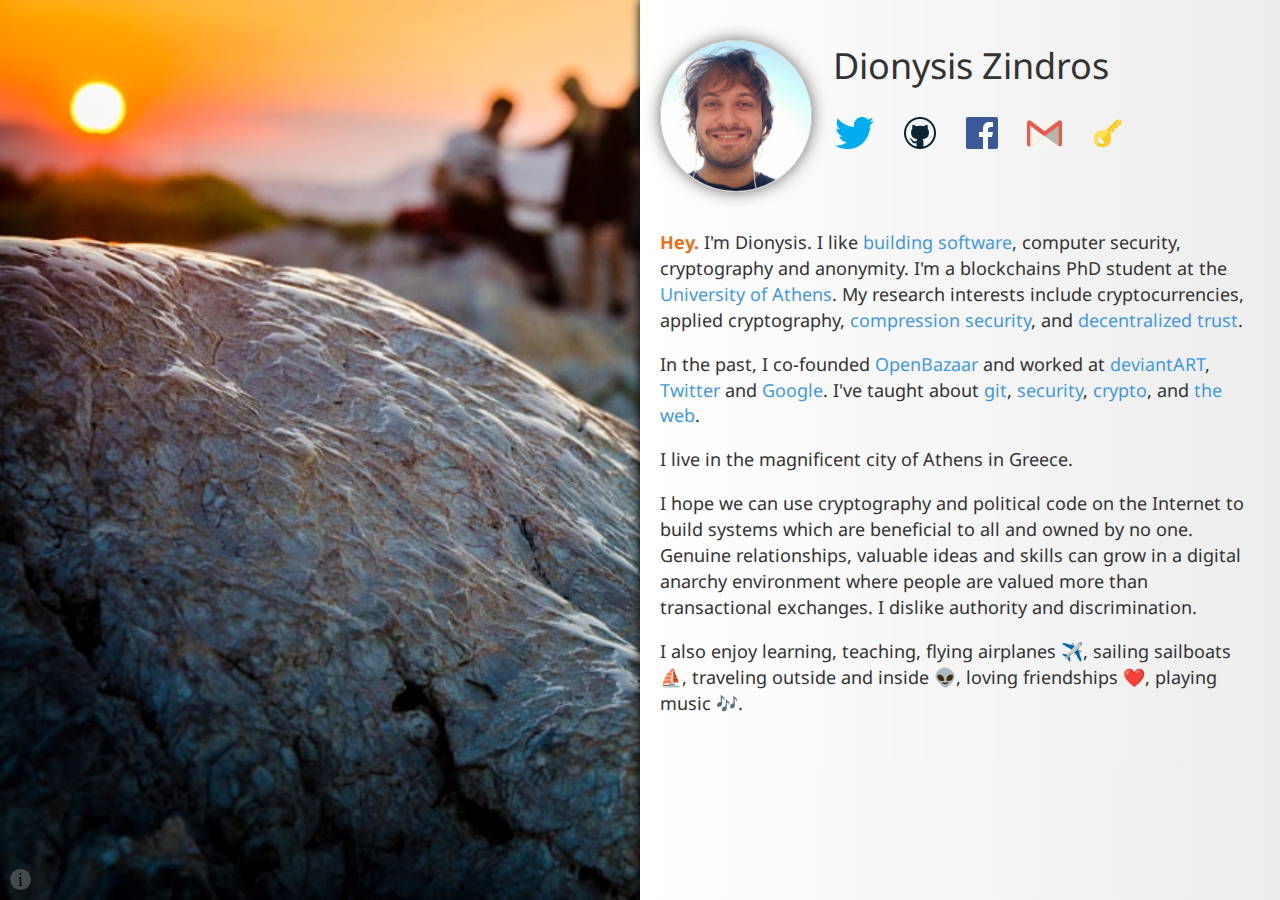
==== index.html @ 86155ce4 "New version" ====
<!DOCTYPE html>
<html>
    <head>
        <title>dionyziz</title>
        <link rel='stylesheet' href='style.css' />
        <link rel='stylesheet' href='mobile.css' />
        <link href='https://fonts.googleapis.com/css?family=Droid+Sans'
              rel='stylesheet' />
        <link rel='icon' type='image/png' href='images/monkey.png' />
        <meta name='viewport' content='width=device-width, initial-scale=1.0' />
    </head>
    <body>
        <!-- <img class='background' src='images/athens.jpg' alt='Athens city:
        People walking in a colorful Monastiraki square with the Acropolis in
        the background during sunset' /> -->
        <img class='background' src='images/areios.jpg' alt='The Areios Pagos
        stony hill in Athens with blurred people sitting and standing on it
        in the background. The sun is setting.' />

        <div class='credits-info'>
            <span>i</span>

            <div id='credits'>
                This site was made with ❤️
                in New York City.<br/>

                Icons by <a href='https://www.iconfinder.com/webalys'>webalys</a>,
                <a href='https://www.iconfinder.com/zlaten'>Zlatko Najdenovski</a>,
                <a href='https://www.iconfinder.com/iconbaandar'>IconBaandar
                    Team</a>.<br/>

                Photos by <a href='https://500px.com/mb21'>D B</a>.
            </div>
        </div>

        <section><div>
            <div class='card'>
                <img src='images/dionyziz.jpg' alt='Face of Dionysis smiling
                brightly, slightly unshaved and with messy hair with the sun in his
                back, a black t-shirt, and wearing white headphones' class='avatar' />

                <h1>Dionysis Zindros</h1>

                <ul>
                    <li><a href='https://twitter.com/dionyziz'><img
                    src='images/twitter.png'
                    alt='Blue Twitter bird' /></a></li>
                    <li><a href='https://github.com/dionyziz'><img
                    src='images/github.png'
                    alt='GitHub octocat' /></a></li>
                    <li><a href='https://facebook.com/dionyziz'><img
                    src='images/fb.png'
                    alt='Blue Facebook F' /></a></li>
                    <li><a href='mailto:dionyziz@gmail.com'><img
                    src='images/gmail.png'
                    alt='Red Gmail envelope'
                    class='zoom' /></a></li>
                    <li><a href='https://dionyziz.com/gpg'><img
                    src='images/key.png'
                    alt='Golden key'
                    class='zoom' /></a></li>
                </ul>
            </div>

            <a href='https://twitter.com/dionyziz'></a>
            <a href='https://facebook.com/dionyziz'></a>

            <p><strong>Hey.</strong> I'm Dionysis. I like <a
                href='https://github.com/dionyziz'>building software</a>, computer security,
            cryptography and anonymity. I'm a blockchains PhD student at the
            <a href='http://di.uoa.gr/'>University of Athens</a>. My research interests include
            cryptocurrencies,
            applied cryptography,
            <a href='https://ruptureit.com/'>compression security</a>, and
            <a href='https://github.com/OrfeasLitos/TrustIsRisk/blob/algorithms/fc17.pdf'>decentralized trust</a>.
            </p>

            <p>In the past, I co-founded
               <a href='https://openbazaar.org'>OpenBazaar</a> and worked at
               <a href='https://www.deviantart.com/'>deviantART</a>,
               <a href='https://www.twitter.com/'>Twitter</a> and
               <a href='https://www.google.com/'>Google</a>. I've taught
               about
               <a href='http://git-class.gr'>git</a>,
               <a href='http://security-class.gr'>security</a>,
               <a href='http://crypto-class.gr'>crypto</a>,
               and <a href='http://web-class.gr'>the web</a>.
            </p>

            <p>I live in the magnificent city of Athens in Greece.</p>

            <p>I hope we can use cryptography and political code on the
            Internet to build systems which are beneficial to all and owned by
            no one. Genuine relationships, valuable ideas and skills can grow
            in a digital anarchy environment where people are valued more than
            transactional exchanges. I dislike authority and discrimination.</p>

            <p>I also enjoy learning, teaching, flying airplanes ✈️, sailing sailboats
            ⛵, traveling outside and inside 👽, loving friendships ❤️, playing music
            🎶.</p>
            </div></section>
    </body>
</html>
---- style.css ----
body {
    margin: 0;
    font-family: 'Droid Sans', sans-serif;
    font-size: 18px;
    line-height: 1.44;
}
ul {
    margin: 15px 0 15px 160px;
    padding: 0;
    list-style: none;
}
ul li img {
    float: left;
    padding: 10px 15px;
}
ul li img {
    height: 32px;
    position: relative;
}
ul li a {
    position: relative;
    top: 0;
    transition: top 0.2s;
}
ul li a:hover {
    top: -5px;
}
ul li a:hover img {
    padding-bottom: 15px;
}
ul li img.zoom {
    top: -7px;
    height: 47px;
    padding: 10px 8px;
}
a, a:link, a:visited, a:hover {
    color: #4499dd;
    text-decoration: none;
}
a:hover {
    text-decoration: underline;
}
h1 {
    font-weight: normal;
    margin: 0 0 0 160px;
    padding: 0 13px;
}
img.background {
    position: fixed;
    top: 0;
    left: 0;
    height: 100%;
}
section {
    position: fixed;
    left: 50%;
    top: 0;
    width: 50%;
    height: 100%;
    overflow: auto;
    background: linear-gradient(to right, rgba(255,255,255,1) 0%, rgba(246,246,246,1) 47%, rgba(237,237,237,1) 100%);
    box-shadow: 0 0 10px 0px black;
}
section div {
    padding: 20px;
    color: #333;
    font-weight: 400;
}
.avatar {
    width: 150px;
    height: 150px;
    border-radius: 200px;
    float: left;
    border: 1px solid #ccc;
    box-shadow: 0 0 20px -5px black;
}
.avatar:hover {
    transform: scale(1.1);
    transition: transform 0.2s;
}
.card {
    overflow: auto;
    left: -20px;
    position: relative;
}
strong {
    color: #e8701b;
}
.credits-info {
    position: fixed;
    bottom: 0;
    left: 0;
    margin: 10px;
    padding: 5px;
    width: 11px;
    height: 11px;
    color: black;
    z-index: 1;
    font-family: "Times New Roman", serif;
    border-radius: 100px;
    background-color: rgba(150, 150, 150, 0.4);
    cursor: default;
    transition: background-color 1s;
}
.credits-info span {
    position: relative;
    top: -6px;
    left: 3px;
}
.credits-info:hover {
    width: 500px;
    height: auto;
    border-radius: 3px;
    font-family: inherit;
    color: white;
    padding: 10px;
    background-color: rgba(100, 100, 100, 0.8);
    font-size: 80%;
}
.credits-info:hover span {
    display: none;
}
---- mobile.css ----
@media (max-width: 900px) {
    img.background {
        display: none;
    }
    section {
        position: static;
        width: 100%;
        height: auto;
    }
    .credits-info {
        display: none;
    }
}
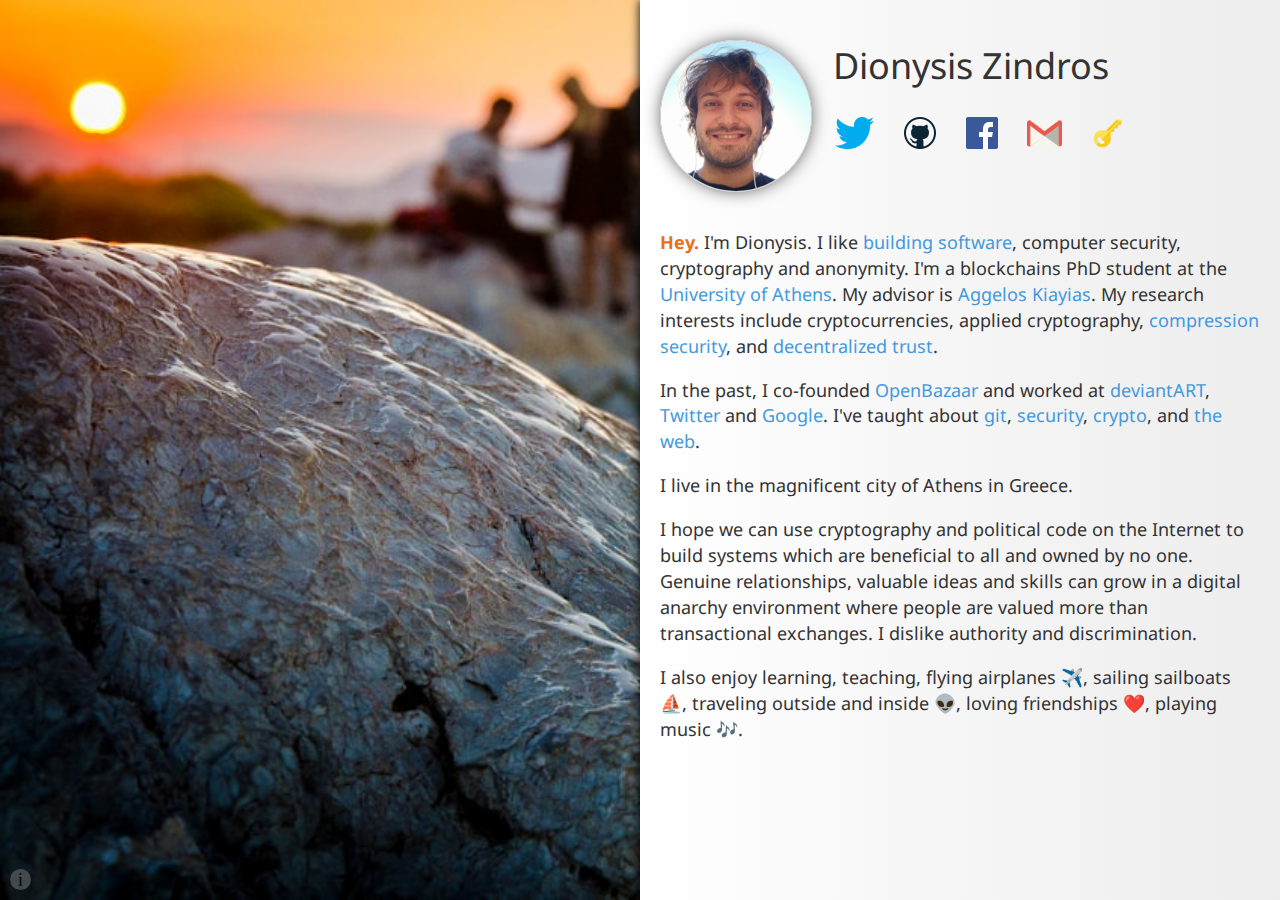
==== commit 085b1244: "Add UTF-8 charset" ====
--- a/index.html
+++ b/index.html
@@ -1,9 +1,10 @@
 <!DOCTYPE html>
 <html>
     <head>
+        <meta charset='utf-8' />
         <title>dionyziz</title>
-        <link rel='stylesheet' href='style.css' />
-        <link rel='stylesheet' href='mobile.css' />
+        <link rel='stylesheet' href='css/style.css' />
+        <link rel='stylesheet' href='css/mobile.css' />
         <link href='https://fonts.googleapis.com/css?family=Droid+Sans'
               rel='stylesheet' />
         <link rel='icon' type='image/png' href='images/monkey.png' />
@@ -68,11 +69,12 @@
             <p><strong>Hey.</strong> I'm Dionysis. I like <a
                 href='https://github.com/dionyziz'>building software</a>, computer security,
             cryptography and anonymity. I'm a blockchains PhD student at the
-            <a href='http://di.uoa.gr/'>University of Athens</a>. My research interests include
+            <a href='http://di.uoa.gr/'>University of Athens</a>. My advisor is
+            <a href='http://www.kiayias.com/'>Aggelos Kiayias</a>. My research interests include
             cryptocurrencies,
             applied cryptography,
             <a href='https://ruptureit.com/'>compression security</a>, and
-            <a href='https://github.com/OrfeasLitos/TrustIsRisk/blob/algorithms/fc17.pdf'>decentralized trust</a>.
+            <a href='https://github.com/OrfeasLitos/TrustIsRisk'>decentralized trust</a>.
             </p>
 
             <p>In the past, I co-founded
--- a/css/style.css
+++ b/css/style.css
@@ -0,0 +1,122 @@
+body {
+    margin: 0;
+    font-family: 'Droid Sans', sans-serif;
+    font-size: 18px;
+    line-height: 1.44;
+}
+ul {
+    margin: 15px 0 15px 160px;
+    padding: 0;
+    list-style: none;
+}
+ul li img {
+    float: left;
+    padding: 10px 15px;
+}
+ul li img {
+    height: 32px;
+    position: relative;
+}
+ul li a {
+    position: relative;
+    top: 0;
+    transition: top 0.2s;
+}
+ul li a:hover {
+    top: -5px;
+}
+ul li a:hover img {
+    padding-bottom: 15px;
+}
+ul li img.zoom {
+    top: -7px;
+    height: 47px;
+    padding: 10px 8px;
+}
+a, a:link, a:visited, a:hover {
+    color: #4499dd;
+    text-decoration: none;
+}
+a:hover {
+    text-decoration: underline;
+}
+h1 {
+    font-weight: normal;
+    margin: 0 0 0 160px;
+    padding: 0 13px;
+}
+img.background {
+    position: fixed;
+    top: 0;
+    left: 0;
+    height: 100%;
+}
+section {
+    position: fixed;
+    left: 50%;
+    top: 0;
+    width: 50%;
+    height: 100%;
+    overflow: auto;
+    background: linear-gradient(to right, rgba(255,255,255,1) 0%, rgba(246,246,246,1) 47%, rgba(237,237,237,1) 100%);
+    box-shadow: 0 0 10px 0px black;
+}
+section div {
+    padding: 20px;
+    color: #333;
+    font-weight: 400;
+}
+.avatar {
+    width: 150px;
+    height: 150px;
+    border-radius: 200px;
+    float: left;
+    border: 1px solid #ccc;
+    box-shadow: 0 0 20px -5px black;
+}
+.avatar:hover {
+    transform: scale(1.1);
+    transition: transform 0.2s;
+}
+.card {
+    overflow: auto;
+    left: -20px;
+    position: relative;
+}
+strong {
+    color: #e8701b;
+}
+.credits-info {
+    position: fixed;
+    bottom: 0;
+    left: 0;
+    margin: 10px;
+    padding: 5px;
+    width: 11px;
+    height: 11px;
+    color: black;
+    z-index: 1;
+    font-family: "Times New Roman", serif;
+    border-radius: 100px;
+    background-color: rgba(150, 150, 150, 0.4);
+    cursor: default;
+    transition: background-color 1s;
+}
+.credits-info span {
+    position: relative;
+    top: -6px;
+    left: 3px;
+}
+.credits-info:hover {
+    width: 500px;
+    height: auto;
+    border-radius: 3px;
+    font-family: inherit;
+    color: white;
+    padding: 10px;
+    background-color: rgba(100, 100, 100, 0.8);
+    font-size: 80%;
+}
+.credits-info:hover span {
+    display: none;
+}
--- a/css/mobile.css
+++ b/css/mobile.css
@@ -0,0 +1,13 @@
+@media (max-width: 900px) {
+    img.background {
+        display: none;
+    }
+    section {
+        position: static;
+        width: 100%;
+        height: auto;
+    }
+    .credits-info {
+        display: none;
+    }
+}
